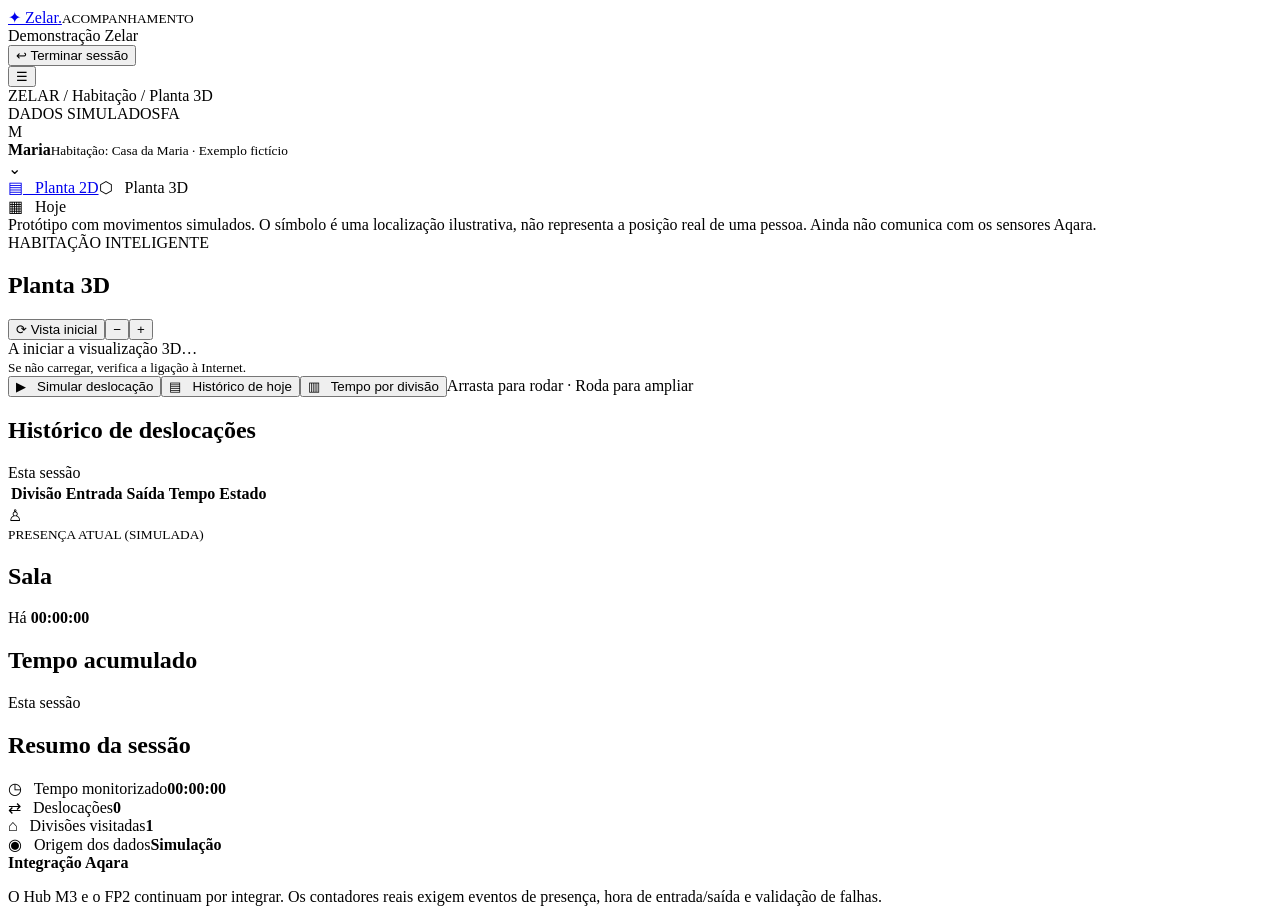
==== planta3d.html @ 5ab9cede "feat: criar página completa da planta 3D Zelar" ====
<!doctype html>
<html lang="pt-PT"><head><meta charset="utf-8"><meta name="viewport" content="width=device-width,initial-scale=1"><meta name="theme-color" content="#0d4438"><title>Planta 3D — Zelar</title><link rel="stylesheet" href="planta3d.css"></head>
<body>
<div class="layout">
<aside class="sidebar"><a class="logo" href="index.html"><span class="logo-icon">✦</span> Zelar<span class="period">.</span></a><small class="side-title" id="roleLabel">ACOMPANHAMENTO</small><nav id="sideNav"></nav><div class="side-foot"><span class="demo-dot"></span> Demonstração Zelar<br><button id="logoutBtn" class="logout">↩ Terminar sessão</button></div></aside>
<div class="workspace">
<header class="topbar"><button class="hamburger" id="menuBtn" aria-label="Abrir menu">☰</button><div class="breadcrumbs">ZELAR <span>/</span> <span id="roleCrumb">Habitação</span> <span>/</span> Planta 3D</div><div class="header-side"><span class="demo-tag">DADOS SIMULADOS</span><span class="avatar" id="avatar">FA</span></div></header>
<main class="content">
<section class="toolbar"><div class="resident-card"><span class="resident-avatar">M</span><div><strong>Maria</strong><small>Habitação: Casa da Maria · Exemplo fictício</small></div><span class="chevron">⌄</span></div><div class="view-switch"><a href="#" id="view2d" class="switch-btn">▤ &nbsp; Planta 2D</a><span class="switch-btn active">⬡ &nbsp; Planta 3D</span></div><div class="today">▦ &nbsp; <span id="todayLabel">Hoje</span></div></section>
<div class="notice">Protótipo com movimentos simulados. O símbolo é uma localização ilustrativa, não representa a posição real de uma pessoa. Ainda não comunica com os sensores Aqara.</div>
<div class="dashboard">
<section class="left-column"><div class="scene-card"><div class="scene-head"><div><span class="eyebrow">HABITAÇÃO INTELIGENTE</span><h1>Planta 3D <span class="live-dot"></span></h1></div><div class="scene-controls"><button id="rotateBtn" title="Repor orientação">⟳ Vista inicial</button><button id="zoomOut" title="Afastar">−</button><button id="zoomIn" title="Aproximar">+</button></div></div>
<div id="scene" class="scene" aria-label="Modelo tridimensional interativo da habitação"><div id="sceneFallback" class="scene-fallback">A iniciar a visualização 3D…<br><small>Se não carregar, verifica a ligação à Internet.</small></div></div>
<div id="roomLabels" class="room-labels" aria-label="Divisões da planta"></div>
<div class="scene-actions"><button class="primary-action" id="simulateBtn">▶ &nbsp; Simular deslocação</button><button class="secondary-action" id="historyBtn">▤ &nbsp; Histórico de hoje</button><button class="secondary-action" id="totalsBtn">▥ &nbsp; Tempo por divisão</button><span class="hint">Arrasta para rodar · Roda para ampliar</span></div></div>
<div class="history-card" id="historyCard"><div class="card-head"><h2>Histórico de deslocações</h2><span>Esta sessão</span></div><div class="table-wrap"><table><thead><tr><th>Divisão</th><th>Entrada</th><th>Saída</th><th>Tempo</th><th>Estado</th></tr></thead><tbody id="historyTable"></tbody></table></div></div></section>
<aside class="right-column"><section class="current-card"><div class="walking">♙</div><div><small>PRESENÇA ATUAL (SIMULADA)</small><h2 id="currentRoom">Sala</h2><p>Há <strong id="currentElapsed">00:00:00</strong></p></div></section>
<section class="side-card" id="totalsCard"><div class="card-head"><h2>Tempo acumulado</h2><span>Esta sessão</span></div><div id="roomTotals"></div></section>
<section class="side-card"><div class="card-head"><h2>Resumo da sessão</h2></div><div class="summary-row"><span>◷ &nbsp; Tempo monitorizado</span><strong id="totalMonitored">00:00:00</strong></div><div class="summary-row"><span>⇄ &nbsp; Deslocações</span><strong id="movesCount">0</strong></div><div class="summary-row"><span>⌂ &nbsp; Divisões visitadas</span><strong id="visitedCount">1</strong></div><div class="summary-row"><span>◉ &nbsp; Origem dos dados</span><strong>Simulação</strong></div></section>
<section class="side-card note-card"><strong>Integração Aqara</strong><p>O Hub M3 e o FP2 continuam por integrar. Os contadores reais exigem eventos de presença, hora de entrada/saída e validação de falhas.</p></section></aside>
</div></main></div></div>
<script type="module" src="planta3d.js"></script></body></html>
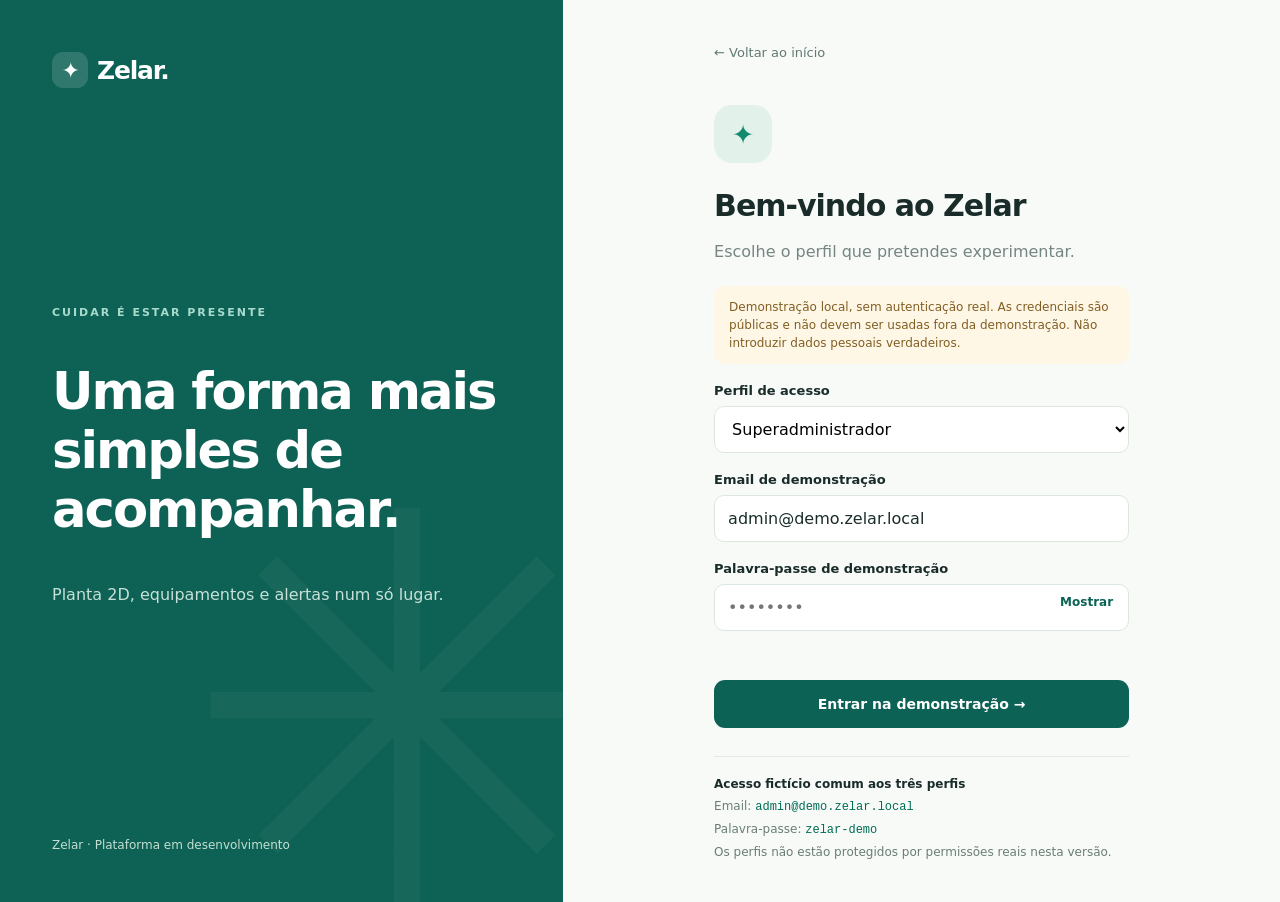
==== commit de898f92: "feat(3d): adicionar painel de zonas e percurso simulado" ====
--- a/planta3d.html
+++ b/planta3d.html
@@ -13,8 +13,8 @@
 <div id="scene" class="scene" aria-label="Modelo tridimensional interativo da habitação"><div id="sceneFallback" class="scene-fallback">A iniciar a visualização 3D…<br><small>Se não carregar, verifica a ligação à Internet.</small></div></div>
 <div id="roomLabels" class="room-labels" aria-label="Divisões da planta"></div>
 <div class="scene-actions"><button class="primary-action" id="simulateBtn">▶ &nbsp; Simular deslocação</button><button class="secondary-action" id="historyBtn">▤ &nbsp; Histórico de hoje</button><button class="secondary-action" id="totalsBtn">▥ &nbsp; Tempo por divisão</button><span class="hint">Arrasta para rodar · Roda para ampliar</span></div></div>
-<div class="history-card" id="historyCard"><div class="card-head"><h2>Histórico de deslocações</h2><span>Esta sessão</span></div><div class="table-wrap"><table><thead><tr><th>Divisão</th><th>Entrada</th><th>Saída</th><th>Tempo</th><th>Estado</th></tr></thead><tbody id="historyTable"></tbody></table></div></div></section>
-<aside class="right-column"><section class="current-card"><div class="walking">♙</div><div><small>PRESENÇA ATUAL (SIMULADA)</small><h2 id="currentRoom">Sala</h2><p>Há <strong id="currentElapsed">00:00:00</strong></p></div></section>
+<section class="history-card" id="zoneCard"><div class="card-head"><h2>Acompanhamento por zonas</h2><span>Simulação de posicionamento</span></div><div class="zone-controls"><div id="zoneButtons" class="zone-buttons"></div><button class="secondary-action" id="autoTrackBtn" type="button" aria-pressed="false">▶ Iniciar percurso automático</button></div><p class="zone-detail" id="zoneDetail" aria-live="polite">A selecionar zona...</p><div class="zone-legend"><span>● Zona aproximada</span><span>◌ Coordenadas reais ainda não disponíveis</span></div></section><div class="history-card" id="historyCard"><div class="card-head"><h2>Histórico de deslocações</h2><span>Esta sessão</span></div><div class="table-wrap"><table><thead><tr><th>Divisão</th><th>Entrada</th><th>Saída</th><th>Tempo</th><th>Estado</th></tr></thead><tbody id="historyTable"></tbody></table></div></div></section>
+<aside class="right-column"><section class="current-card"><div class="walking">♙</div><div><small>PRESENÇA ATUAL (SIMULADA)</small><h2 id="currentRoom">Sala</h2><p>Zona: <strong id="currentZone">Sofá</strong></p><p>Há <strong id="currentElapsed">00:00:00</strong></p><p class="confidence">Confiança: <strong id="confidenceLabel">Simulada</strong></p></div></section>
 <section class="side-card" id="totalsCard"><div class="card-head"><h2>Tempo acumulado</h2><span>Esta sessão</span></div><div id="roomTotals"></div></section>
 <section class="side-card"><div class="card-head"><h2>Resumo da sessão</h2></div><div class="summary-row"><span>◷ &nbsp; Tempo monitorizado</span><strong id="totalMonitored">00:00:00</strong></div><div class="summary-row"><span>⇄ &nbsp; Deslocações</span><strong id="movesCount">0</strong></div><div class="summary-row"><span>⌂ &nbsp; Divisões visitadas</span><strong id="visitedCount">1</strong></div><div class="summary-row"><span>◉ &nbsp; Origem dos dados</span><strong>Simulação</strong></div></section>
 <section class="side-card note-card"><strong>Integração Aqara</strong><p>O Hub M3 e o FP2 continuam por integrar. Os contadores reais exigem eventos de presença, hora de entrada/saída e validação de falhas.</p></section></aside>
--- a/planta3d.css
+++ b/planta3d.css
@@ -0,0 +1 @@
+:root{--deep:#103d33;--green:#08765b;--mint:#11b789;--ink:#173329;--muted:#81968c;--line:#e2eae5;--bg:#f5f8f6}*{box-sizing:border-box}body{margin:0;font-family:Inter,ui-sans-serif,system-ui,-apple-system,"Segoe UI",sans-serif;background:var(--bg);color:var(--ink)}a{text-decoration:none;color:inherit}button{font:inherit;cursor:pointer}button:focus-visible,a:focus-visible{outline:3px solid #75d6b5;outline-offset:3px}.layout{display:grid;grid-template-columns:226px minmax(0,1fr);min-height:100vh}.sidebar{background:linear-gradient(175deg,#123f34,#09372f);color:#fff;padding:24px 14px;display:flex;flex-direction:column;min-height:100vh;position:sticky;top:0;height:100vh}.logo{font-size:27px;font-weight:800;letter-spacing:-1px;display:flex;align-items:center;gap:8px;padding:0 8px}.period{margin-left:-8px;color:#9bd4c1}.logo-icon{border-radius:12px;background:#ffffff25;width:37px;height:37px;display:grid;place-items:center;font-size:24px}.side-title{font-size:9px;letter-spacing:2px;color:#add0bf;font-weight:800;margin:52px 14px 16px}#sideNav{display:grid;gap:5px}#sideNav a{display:flex;align-items:center;gap:12px;padding:12px 14px;border-radius:10px;font-size:13px;font-weight:650;color:#daede5}#sideNav a:hover,#sideNav a.active{background:#ffffff1a;color:#fff}.side-foot{margin-top:auto;padding:19px 14px;border-top:1px solid #ffffff28;font-size:11px;line-height:2;color:#9ac3b4}.demo-dot,.live-dot{width:8px;height:8px;border-radius:50%;background:#23c58d;display:inline-block}.logout{display:block;background:transparent;border:0;color:#effcf5;margin-top:12px;padding:0;font-size:12px}.workspace{min-width:0}.topbar{height:72px;background:#fff;border-bottom:1px solid var(--line);padding:0 28px;display:flex;align-items:center;justify-content:space-between}.breadcrumbs{font-size:11px;font-weight:800;letter-spacing:1px;color:#31584a}.breadcrumbs span{margin-left:8px;color:#879d94}.header-side{display:flex;align-items:center;gap:20px}.demo-tag{font-size:10px;background:#e8f5ed;color:#237655;font-weight:800;border-radius:18px;padding:8px 11px}.avatar{border-radius:50%;width:33px;height:33px;background:#def4e6;color:#136e53;display:grid;place-items:center;font-size:10px;font-weight:800}.content{padding:24px;max-width:1750px;margin:auto}.toolbar{display:grid;grid-template-columns:1fr auto 1fr;align-items:center;gap:15px;margin:0 0 17px}.resident-card{display:flex;align-items:center;gap:12px;background:white;border:1px solid var(--line);border-radius:14px;padding:11px 14px;width:min(100%,350px)}.resident-avatar{display:grid;place-items:center;background:linear-gradient(120deg,#cde9db,#abd1bd);height:43px;width:43px;border-radius:50%;color:#0b6f54;font-size:19px;font-weight:800}.resident-card strong,.resident-card small{display:block}.resident-card strong{font-size:14px}.resident-card small{font-size:11px;margin-top:3px;color:var(--muted)}.chevron{margin-left:auto;color:#789d8d}.view-switch{display:flex;gap:5px;padding:4px;background:white;border-radius:13px;border:1px solid var(--line);box-shadow:0 3px 15px #16483409}.switch-btn{padding:11px 21px;border-radius:10px;font-weight:750;font-size:12px;white-space:nowrap}.switch-btn.active{background:#057252;color:#fff}.today{justify-self:end;background:white;border:1px solid var(--line);border-radius:12px;padding:14px;font-size:12px;font-weight:700}.notice{background:#fff8e8;border:1px solid #f2dfaf;padding:11px 15px;border-radius:10px;font-size:11px;color:#88652b;margin-bottom:16px}.dashboard{display:grid;grid-template-columns:minmax(0,1.7fr) minmax(300px,.74fr);align-items:start;gap:15px}.left-column,.right-column{min-width:0}.scene-card,.history-card,.side-card{background:#fff;border:1px solid var(--line);border-radius:15px;box-shadow:0 3px 20px #17493209}.scene-card{overflow:hidden;position:relative}.scene-head{display:flex;justify-content:space-between;align-items:center;padding:20px 21px 0;position:relative;z-index:2}.eyebrow{font-size:9px;color:#138367;font-weight:800;letter-spacing:2px}.scene-head h1{margin:5px 0 0;font-size:22px;letter-spacing:-.5px}.live-dot{vertical-align:middle;margin-left:5px}.scene-controls{display:flex;gap:6px}.scene-controls button{border:1px solid #dce7df;border-radius:9px;background:#fff;padding:7px 10px;color:#496458;font-size:12px}.scene{height:490px;position:relative;overflow:hidden;background:radial-gradient(ellipse at 50% 63%,#eaf1ed 0,#f7f9f7 63%,#fff 100%);touch-action:none}.scene canvas{display:block;width:100%;height:100%}.scene-fallback{position:absolute;inset:0;display:grid;place-content:center;text-align:center;gap:10px;color:#6b8b79;font-weight:650;font-size:14px}.scene-fallback small{font-weight:400;font-size:12px}.room-labels{position:absolute;inset:65px 0 71px;pointer-events:none;overflow:hidden}.floating-room{pointer-events:auto;position:absolute;transform:translate(-50%,-50%);background:#ffffffed;border:1px solid #b4d8c6;border-radius:9px;padding:8px 11px;box-shadow:0 5px 22px #154e3622;min-width:95px;cursor:pointer;text-align:left}.floating-room.active{border:2px solid #08b773;background:#effff6}.floating-room strong{font-size:12px;display:block}.floating-room small{font-size:10px;color:#6a9080;display:block;margin-top:4px}.floating-room.active small{color:#078258;font-weight:800}.scene-actions{display:flex;align-items:center;gap:7px;padding:13px 18px;border-top:1px solid #eaf0eb;flex-wrap:wrap}.scene-actions button{padding:10px 13px;border:1px solid #dae7df;border-radius:10px;background:#fff;color:#224b3d;font-size:11px;font-weight:750}.scene-actions .primary-action{background:#0e805e;color:white;border-color:#0e805e}.hint{font-size:10px;color:#a2ada6;margin-left:auto}.history-card{margin-top:14px;padding:20px}.card-head{display:flex;justify-content:space-between;align-items:center;gap:10px;margin-bottom:15px}.card-head h2{font-size:15px;letter-spacing:-.2px;margin:0}.card-head span{color:#82948c;font-size:11px}.table-wrap{overflow-x:auto}table{width:100%;border-collapse:collapse;text-align:left;font-size:12px;white-space:nowrap}th{color:#789084;font-weight:700;font-size:11px;padding:11px 12px;background:#f8faf8}td{padding:12px;border-bottom:1px solid #edf0ed}tr.current-row{background:#e9f8ef}td strong{color:#15563e}.ongoing{color:#159261;font-size:11px;font-weight:800}.right-column{display:grid;gap:14px}.current-card{display:flex;align-items:center;gap:17px;background:linear-gradient(105deg,#e7f9ee,#f2fcf7);border:1px solid #d3eede;border-radius:14px;padding:22px 18px}.walking{font-size:40px;background:#c5f1d8;border-radius:50%;height:64px;width:64px;display:grid;place-items:center;color:#0e8b61}.current-card small{font-size:9px;letter-spacing:1px;font-weight:800;color:#317d5e}.current-card h2{font-size:26px;margin:5px 0 0;letter-spacing:-.5px}.current-card p{margin:4px 0 0;font-size:13px;color:#537d67}.current-card p strong{color:#07593d;font-variant-numeric:tabular-nums}.side-card{padding:21px}.room-total{display:grid;grid-template-columns:29px minmax(0,1fr) auto;gap:10px;align-items:center;margin:19px 0}.total-icon{font-size:21px;background:#f3f7f4;padding:6px;border-radius:9px}.total-name{font-size:12px;font-weight:750}.total-time{font-size:12px;font-weight:750;font-variant-numeric:tabular-nums}.bar-track{height:8px;background:#edf2ef;border-radius:20px;overflow:hidden;grid-column:2/4}.bar-fill{height:100%;border-radius:20px;background:linear-gradient(90deg,#31bb84,#0c9a69);min-width:0}.summary-row{display:flex;align-items:center;justify-content:space-between;border-bottom:1px solid #edf1ee;padding:15px 0;gap:12px;font-size:12px}.summary-row:last-child{border-bottom:0}.summary-row span{color:#627e70}.summary-row strong{font-size:12px;text-align:right;font-variant-numeric:tabular-nums}.note-card{background:#f9fbf8}.note-card strong{font-size:12px}.note-card p{font-size:11px;color:#799087;line-height:1.7;margin-bottom:0}.hamburger{display:none}.empty-state{padding:19px;color:#85978d;font-size:12px;text-align:center}@media(max-width:1250px){.dashboard{grid-template-columns:minmax(0,1.4fr) minmax(280px,1fr)}.scene{height:410px}.floating-room{padding:6px;font-size:11px;min-width:80px}.toolbar{grid-template-columns:1fr auto}.today{display:none}}@media(max-width:1000px){.dashboard{grid-template-columns:1fr}.right-column{grid-template-columns:repeat(2,minmax(0,1fr))}.current-card{grid-column:span 2}.scene{height:490px}}@media(max-width:720px){.layout{display:block}.sidebar{position:fixed;z-index:30;transform:translateX(-100%);transition:transform .2s;width:235px}.sidebar.open{transform:translateX(0)}.hamburger{display:block;background:none;border:0;font-size:22px}.topbar{padding:0 16px}.breadcrumbs{letter-spacing:0;font-size:10px}.content{padding:12px}.toolbar{display:flex;justify-content:space-between;flex-wrap:wrap}.resident-card{width:100%}.view-switch{width:100%;justify-content:center}.scene{height:380px}.right-column{grid-template-columns:1fr}.current-card{grid-column:auto}.scene-actions .hint{display:none}.room-labels{inset:65px 0 71px}.floating-room{padding:5px 7px;min-width:66px}.floating-room strong{font-size:10px}.floating-room small{font-size:9px}.scene-head{padding:14px 12px 0}.scene-controls button{font-size:11px}.side-card{padding:16px}.demo-tag{display:none}}
